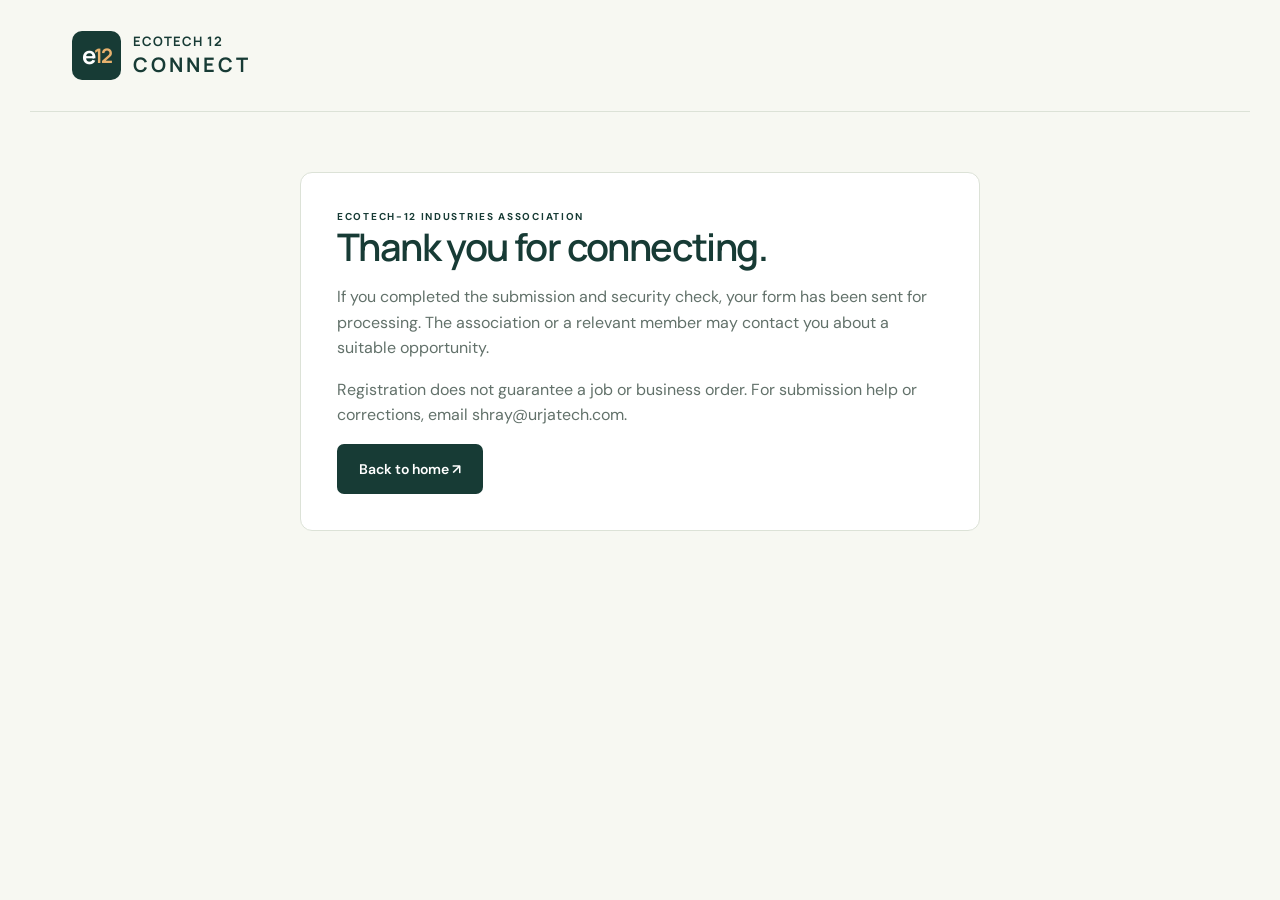
==== docs/thanks.html @ d97f97e3 "Add bilingual Ecotech 12 Connect registration website" ====
<!doctype html><html lang="en"><head><meta charset="utf-8"><meta name="viewport" content="width=device-width,initial-scale=1"><meta name="robots" content="noindex"><title>Thank you | Ecotech 12 Connect</title><link rel="stylesheet" href="style.css"><link rel="icon" href="icon.svg"></head><body><header class="header wrap"><a class="brand" href="./"><span class="mark">e<span>12</span></span><span>ECOTECH 12 <b>CONNECT</b></span></a></header><main class="thankyou"><div class="eyebrow" id="eyebrow">ECOTECH-12 INDUSTRIES ASSOCIATION</div><h1 id="title">Thank you for connecting.</h1><p id="message">If you completed the submission and security check, your form has been sent for processing. The association or a relevant member may contact you about a suitable opportunity.</p><p id="note">Registration does not guarantee a job or business order. For submission help or corrections, email <a href="mailto:shray@urjatech.com">shray@urjatech.com</a>.</p><a class="button primary" id="home" href="./">Back to home ↗</a></main><script>if(new URLSearchParams(location.search).get('lang')==='hi'){document.documentElement.lang='hi';document.getElementById('eyebrow').textContent='ईकोटेक-12 इंडस्ट्रीज़ एसोसिएशन';document.getElementById('title').textContent='जुड़ने के लिए धन्यवाद।';document.getElementById('message').textContent='यदि आपने फॉर्म और सुरक्षा जाँच पूरी की है, तो आपका फॉर्म प्रोसेसिंग के लिए भेज दिया गया है। उचित अवसर होने पर एसोसिएशन या संबंधित सदस्य आपसे संपर्क कर सकते हैं।';document.getElementById('note').innerHTML='पंजीकरण से नौकरी या व्यवसाय के ऑर्डर की गारंटी नहीं होती। सबमिशन में मदद या सुधार के लिए <a href="mailto:shray@urjatech.com">shray@urjatech.com</a> पर ईमेल करें।';document.getElementById('home').textContent='होम पेज पर लौटें ↗';}</script></body></html>
---- docs/style.css ----
@import url('https://fonts.googleapis.com/css2?family=DM+Sans:wght@400;500;600;700&family=Manrope:wght@400;500;600;700;800&family=Noto+Sans+Devanagari:wght@400;500;600;700&display=swap');
:root{--ink:#173b35;--muted:#62716a;--paper:#f7f8f2;--line:#dce2d7;--green:#e9efdf;--accent:#e8b26e}*{box-sizing:border-box}html{scroll-behavior:smooth;scroll-padding-top:24px}body{margin:0;color:var(--ink);background:var(--paper);font-family:'DM Sans','Noto Sans Devanagari',sans-serif;font-size:16px;line-height:1.6}button,input,select,textarea{font:inherit}a{color:inherit}button,a,input,select,textarea,summary{-webkit-tap-highlight-color:transparent}button{cursor:pointer}button:disabled{cursor:wait;opacity:.6}button:focus-visible,a:focus-visible,summary:focus-visible{outline:3px solid #b57c2b;outline-offset:4px}input:focus,select:focus,textarea:focus{outline:2px solid #52795d;outline-offset:2px}input[aria-invalid=true],select[aria-invalid=true]{border-color:#a23527}a{text-decoration:none}.wrap{max-width:1220px;margin:auto;padding:0 42px}.header{display:flex;justify-content:space-between;align-items:center;min-height:112px;border-bottom:1px solid var(--line)}.brand{display:flex;gap:12px;align-items:center;font-family:Manrope,'Noto Sans Devanagari',sans-serif;font-size:13px;font-weight:700;letter-spacing:1px;line-height:1.45}.brand b{display:block;font-size:20px;letter-spacing:3px}.mark{background:var(--ink);color:#fff;border-radius:10px;width:49px;height:49px;font-size:24px;letter-spacing:-2px;display:flex;align-items:center;justify-content:center}.mark span{color:var(--accent);font-size:20px}nav{display:flex;gap:30px;align-items:center;font-size:14px}#language{border:1px solid #bac7b7;background:transparent;padding:8px 17px;border-radius:7px;color:var(--ink)}#language span{margin-left:12px}.hero{padding-top:62px;padding-bottom:65px;display:grid;grid-template-columns:1.3fr 1fr;gap:55px;align-items:center}.eyebrow{font-size:10px;letter-spacing:1.7px;font-weight:700}.fair{margin:22px 0 18px;display:inline-flex;align-items:center;gap:8px;font-size:10px;font-weight:700;letter-spacing:.8px;background:#e8eddf;border:1px solid #dbe3ce;border-radius:4px;padding:7px 10px}.dot{width:6px;height:6px;border-radius:100%;background:#527648}h1,h2,h3{font-family:Manrope,'Noto Sans Devanagari',sans-serif;margin:0;font-weight:600;letter-spacing:-1.6px}h1{font-size:clamp(40px,4.5vw,62px);line-height:1.13}h1 em{font-style:normal;color:#6c8250}h2{font-size:35px;line-height:1.25;margin:16px 0 23px}h3{font-size:19px;letter-spacing:-.4px}.lede{color:var(--muted);font-size:16px;max-width:450px;margin:24px 0}.hero-actions{display:flex;gap:12px;flex-wrap:wrap}.button{display:inline-flex;align-items:center;justify-content:center;gap:26px;padding:13px 21px;min-height:50px;border-radius:7px;border:1px solid transparent;font-weight:600;font-size:14px}.primary{background:var(--ink);color:#fff}.primary:hover{background:#2c5545}.secondary{background:transparent;border-color:#b6c2af}.secondary:hover{background:var(--green)}.ghost{background:transparent;color:var(--ink);padding-left:0}.hero-note{font-size:11px;color:var(--muted);margin-top:21px}.community{background:#e7eddd;min-height:422px;border-radius:12px;position:relative;overflow:hidden;align-self:stretch;max-height:493px;margin-top:8px;background-image:linear-gradient(#cbd6bc55 1px,transparent 1px),linear-gradient(90deg,#cbd6bc55 1px,transparent 1px);background-size:37px 37px}.community-top,.community-bottom{display:flex;justify-content:space-between;font-size:8px;letter-spacing:1.5px;font-weight:700;padding:23px}.big12{font-family:Manrope,sans-serif;font-size:160px;letter-spacing:-17px;line-height:1.2;padding-left:27px;font-weight:600;display:flex;align-items:center}.big12 span{font-family:'DM Sans',sans-serif;font-size:8px;letter-spacing:1px;line-height:1.8;margin-left:25px;margin-top:28px}.skyline{width:100%;position:absolute;bottom:46px;left:0}.community-bottom{position:absolute;bottom:0;left:0;width:100%;padding:18px 23px;background:#173b35;color:#e7eddd}.industry-strip{border-top:1px solid var(--line);border-bottom:1px solid var(--line);padding:22px 0;background:#eff2e8}.industry-strip .wrap{display:flex;justify-content:space-between;gap:20px;align-items:center}.industry-strip span{color:var(--muted);font-size:11px}.industry-strip div div{font-size:12px;font-weight:600}.registration{padding-top:80px;padding-bottom:80px;display:grid;grid-template-columns:.8fr 1.5fr;gap:75px;align-items:start;scroll-margin-top:24px}.registration aside>p{color:var(--muted);font-size:14px}.aside-note{display:flex;gap:14px;margin-top:29px;font-size:12px}.aside-note p{margin:5px 0;color:var(--muted)}.aside-note b{font-size:13px}.small-icon{background:var(--green);border:1px solid #d3dec8;border-radius:50%;height:32px;min-width:32px;display:flex;align-items:center;justify-content:center;font-size:19px}.text-link{display:inline-block;font-size:12px;text-decoration:underline;text-underline-offset:4px;margin-top:28px}.form-card{background:white;border:1px solid var(--line);border-radius:12px;overflow:hidden;box-shadow:0 14px 45px #173b3506}.type-tabs{display:grid;grid-template-columns:1fr 1fr;background:#edf1e7;padding:7px;gap:6px}.type-tabs button{border:0;padding:12px 8px;border-radius:6px;background:transparent;color:#526151;font-size:12px;font-weight:600;min-height:47px}.type-tabs button.active{color:var(--ink);background:#fff;box-shadow:0 2px 8px #173b3510}.form-inner{padding:28px}.step-meta{display:flex;justify-content:space-between;color:var(--muted);font-size:10px}.step-meta span:first-child{font-weight:700;color:var(--ink);letter-spacing:1px}.steps{display:flex;gap:7px;list-style:none;padding:0;margin:12px 0 28px}.steps li{height:4px;flex:1;background:#e9ede3;border-radius:5px}.steps li.done{background:#90a672}.steps li.current{background:var(--ink)}.form-title{font-size:23px;letter-spacing:-.6px;line-height:1.4}.form-description{color:var(--muted);font-size:12px;margin:7px 0 23px}.field-grid{display:grid;grid-template-columns:1fr 1fr;gap:19px 17px}.field{display:flex;flex-direction:column;gap:6px;min-width:0}.field.full{grid-column:1/-1}.field>label,legend{font-size:12px;font-weight:600}.optional{font-weight:400;color:var(--muted);font-size:10px}input:not([type=checkbox]),select,textarea{width:100%;border:1px solid #cfd8c9;background:#fff;border-radius:6px;min-height:46px;padding:10px 12px;color:var(--ink);font-size:14px}textarea{min-height:86px;resize:vertical}input::placeholder,textarea::placeholder{color:#899086;font-size:12px}input[type=file]{font-size:12px;padding:10px}input::file-selector-button{border:0;border-radius:4px;padding:5px 10px;background:var(--green);color:var(--ink);margin-right:8px}.hint{color:var(--muted);font-size:11px;margin:0}.field-group{border:0;padding:0;margin:0;grid-column:1/-1;min-width:0}.field-group legend{margin-bottom:10px}.checks{display:flex;gap:8px;flex-wrap:wrap}.check-chip{display:flex;gap:7px;border:1px solid #d6dece;border-radius:5px;padding:8px 10px;align-items:center;font-size:11px;cursor:pointer}.check-chip:has(input:checked){background:#ecf2e5;border-color:#789165}.check-chip input{accent-color:var(--ink);margin:0;width:15px;height:15px}.form-nav{display:flex;align-items:center;justify-content:space-between;margin-top:29px}.form-nav .primary{margin-left:auto}.form-foot{border-top:1px solid #edf0e9;color:var(--muted);font-size:10px;margin:23px 0 0;padding-top:16px}.extra{grid-column:1/-1;border-top:1px solid var(--line);padding-top:13px}.extra summary{font-size:13px;cursor:pointer;margin-bottom:13px;font-weight:600}.extra .field-grid{margin-top:17px}.review{background:#f6f8f1;border-radius:7px;padding:16px;margin-bottom:21px}.review dl{margin:0}.review-row{display:grid;grid-template-columns:1fr 1.5fr;gap:15px;border-bottom:1px solid #dfe7d7;padding:7px 0;font-size:11px;overflow-wrap:anywhere}.review-row:last-child{border:0}.review dt{color:var(--muted)}.review dd{margin:0;font-weight:500}.consent{display:flex;gap:10px;align-items:flex-start;font-size:12px;line-height:1.7}.consent input{min-width:18px;height:18px;margin-top:3px;accent-color:var(--ink)}.error{padding:12px;border-radius:6px;background:#fff0e8;color:#8e3026;font-size:12px}.notice{background:#f2f5ec;border-left:3px solid #92a777;padding:12px;font-size:12px;margin:18px 0}.how{border-top:1px solid var(--line);padding-top:52px;padding-bottom:65px}.how-grid{display:grid;grid-template-columns:repeat(3,1fr);gap:50px;margin-top:36px}.how-grid article{border-top:1px solid #bdcbb2;padding-top:18px}.how-grid span{color:#748a5e;font-size:12px;font-weight:600;display:block;margin-bottom:16px}.how-grid p{font-size:13px;color:var(--muted);max-width:280px}.faq{display:grid;grid-template-columns:1fr 1.5fr;gap:90px;border-top:1px solid var(--line);padding-top:55px;padding-bottom:75px}.faq details{border-bottom:1px solid var(--line);padding:18px 0;font-size:13px}.faq summary{font-weight:600;cursor:pointer}.faq details p{color:var(--muted)}.faq details a{text-decoration:underline}.footer{background:var(--ink);color:#e7eddd;padding:32px 0}.footer .wrap{display:flex;justify-content:space-between;align-items:center;gap:28px}.footer .mark{background:#34594a}.footer p,.footer a{font-size:11px;line-height:1.7}.skip{position:absolute;top:-100px;left:10px;z-index:10;background:white;padding:15px}.skip:focus{top:10px}.honeypot,[hidden]{display:none!important}.thankyou{max-width:680px;margin:60px auto;padding:36px;background:white;border:1px solid var(--line);border-radius:12px}.thankyou h1{font-size:38px}.thankyou p{color:var(--muted)}html[lang=hi] h1{font-size:45px;line-height:1.35;letter-spacing:-1px}html[lang=hi] h2{font-size:31px;line-height:1.4}html[lang=hi] .eyebrow{letter-spacing:0}html[lang=hi] .fair{letter-spacing:0}
@media(max-width:1000px){.wrap{padding-left:28px;padding-right:28px}.hero{gap:30px}.registration{gap:35px;grid-template-columns:.8fr 1.5fr}.big12{font-size:140px}.big12 span{font-size:7px;margin-left:17px}.community-top{font-size:7px}.industry-strip .wrap{display:block}.industry-strip div div{margin-top:7px}.form-inner{padding:22px}}
@media(max-width:720px){.wrap{padding-left:22px;padding-right:22px}.header{min-height:85px}.brand{font-size:10px}.brand b{font-size:16px}.mark{width:41px;height:41px}nav>a{display:none}#language{font-size:13px;padding:7px 12px}.hero{grid-template-columns:1fr;padding-top:32px;padding-bottom:34px;gap:28px}.hero .eyebrow{font-size:8px;letter-spacing:1px}.fair{margin-top:18px;font-size:9px}h1{font-size:43px}.lede{font-size:15px;margin:20px 0}.hero-actions .button{font-size:12px;padding:12px 15px;gap:15px}.hero-note{font-size:10px}.community{display:none}.industry-strip{padding:16px 0}.industry-strip div div{font-size:11px;line-height:1.9}.registration{display:block;padding-top:38px;padding-bottom:45px}.registration aside{margin-bottom:25px}.registration h2{font-size:29px;margin:12px 0}.registration aside>p{margin:12px 0}.aside-note{display:none}.text-link{margin-top:4px;font-size:11px}.form-inner{padding:22px 19px}.field-grid{gap:17px 12px}.field>label{font-size:12px}.field-grid .field{grid-column:1/-1}.type-tabs button{font-size:12px;padding:12px 5px}.form-nav .button{font-size:13px}.how{padding-top:36px;padding-bottom:35px}.how h2,.faq h2{font-size:29px}.how-grid{grid-template-columns:1fr;gap:17px;margin-top:25px}.how-grid article{padding-top:12px;display:grid;grid-template-columns:30px 1fr;column-gap:12px}.how-grid span{grid-row:1/3;margin:0;line-height:30px}.how-grid p{grid-column:2;max-width:none;margin:7px 0 10px}.faq{display:block;padding-top:33px;padding-bottom:40px}.faq h2{margin-bottom:10px}.footer .wrap{display:block}.footer p{margin-top:23px}.footer a{display:block;margin-top:18px}.thankyou{margin:30px 18px;padding:25px}html[lang=hi] h1{font-size:38px}html[lang=hi] h2{font-size:28px}}
@media(prefers-reduced-motion:reduce){html{scroll-behavior:auto}}
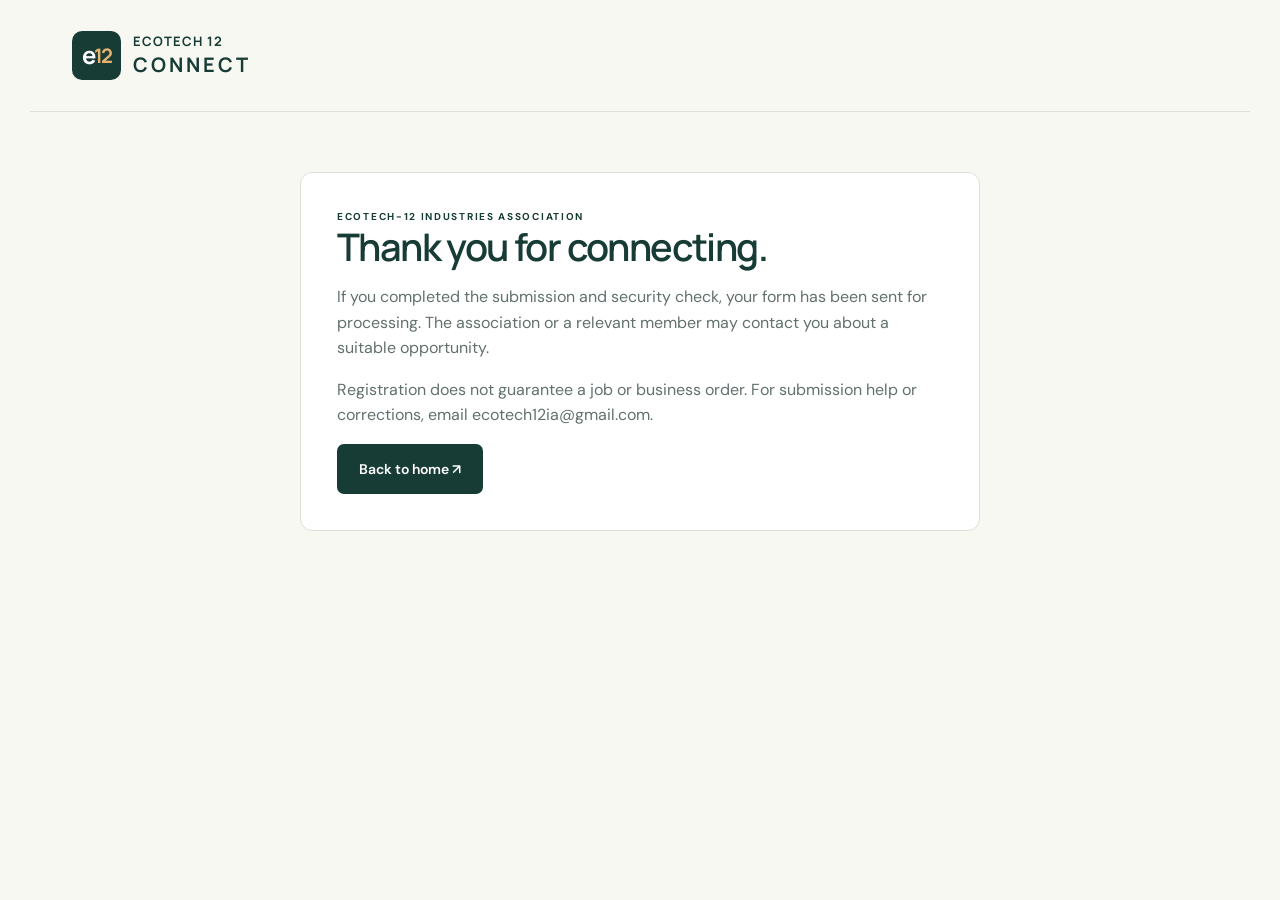
==== commit 03a31078: "Simplify candidate form and update association contact and email copies" ====
--- a/docs/thanks.html
+++ b/docs/thanks.html
@@ -1 +1 @@
-<!doctype html><html lang="en"><head><meta charset="utf-8"><meta name="viewport" content="width=device-width,initial-scale=1"><meta name="robots" content="noindex"><title>Thank you | Ecotech 12 Connect</title><link rel="stylesheet" href="style.css"><link rel="icon" href="icon.svg"></head><body><header class="header wrap"><a class="brand" href="./"><span class="mark">e<span>12</span></span><span>ECOTECH 12 <b>CONNECT</b></span></a></header><main class="thankyou"><div class="eyebrow" id="eyebrow">ECOTECH-12 INDUSTRIES ASSOCIATION</div><h1 id="title">Thank you for connecting.</h1><p id="message">If you completed the submission and security check, your form has been sent for processing. The association or a relevant member may contact you about a suitable opportunity.</p><p id="note">Registration does not guarantee a job or business order. For submission help or corrections, email <a href="mailto:shray@urjatech.com">shray@urjatech.com</a>.</p><a class="button primary" id="home" href="./">Back to home ↗</a></main><script>if(new URLSearchParams(location.search).get('lang')==='hi'){document.documentElement.lang='hi';document.getElementById('eyebrow').textContent='ईकोटेक-12 इंडस्ट्रीज़ एसोसिएशन';document.getElementById('title').textContent='जुड़ने के लिए धन्यवाद।';document.getElementById('message').textContent='यदि आपने फॉर्म और सुरक्षा जाँच पूरी की है, तो आपका फॉर्म प्रोसेसिंग के लिए भेज दिया गया है। उचित अवसर होने पर एसोसिएशन या संबंधित सदस्य आपसे संपर्क कर सकते हैं।';document.getElementById('note').innerHTML='पंजीकरण से नौकरी या व्यवसाय के ऑर्डर की गारंटी नहीं होती। सबमिशन में मदद या सुधार के लिए <a href="mailto:shray@urjatech.com">shray@urjatech.com</a> पर ईमेल करें।';document.getElementById('home').textContent='होम पेज पर लौटें ↗';}</script></body></html>
+<!doctype html><html lang="en"><head><meta charset="utf-8"><meta name="viewport" content="width=device-width,initial-scale=1"><meta name="robots" content="noindex"><title>Thank you | Ecotech 12 Connect</title><link rel="stylesheet" href="style.css"><link rel="icon" href="icon.svg"></head><body><header class="header wrap"><a class="brand" href="./"><span class="mark">e<span>12</span></span><span>ECOTECH 12 <b>CONNECT</b></span></a></header><main class="thankyou"><div class="eyebrow" id="eyebrow">ECOTECH-12 INDUSTRIES ASSOCIATION</div><h1 id="title">Thank you for connecting.</h1><p id="message">If you completed the submission and security check, your form has been sent for processing. The association or a relevant member may contact you about a suitable opportunity.</p><p id="note">Registration does not guarantee a job or business order. For submission help or corrections, email <a href="mailto:ecotech12ia@gmail.com">ecotech12ia@gmail.com</a>.</p><a class="button primary" id="home" href="./">Back to home ↗</a></main><script>if(new URLSearchParams(location.search).get('lang')==='hi'){document.documentElement.lang='hi';document.getElementById('eyebrow').textContent='ईकोटेक-12 इंडस्ट्रीज़ एसोसिएशन';document.getElementById('title').textContent='जुड़ने के लिए धन्यवाद।';document.getElementById('message').textContent='यदि आपने फॉर्म और सुरक्षा जाँच पूरी की है, तो आपका फॉर्म प्रोसेसिंग के लिए भेज दिया गया है। उचित अवसर होने पर एसोसिएशन या संबंधित सदस्य आपसे संपर्क कर सकते हैं।';document.getElementById('note').innerHTML='पंजीकरण से नौकरी या व्यवसाय के ऑर्डर की गारंटी नहीं होती। सबमिशन में मदद या सुधार के लिए <a href="mailto:ecotech12ia@gmail.com">ecotech12ia@gmail.com</a> पर ईमेल करें।';document.getElementById('home').textContent='होम पेज पर लौटें ↗';}</script></body></html>
